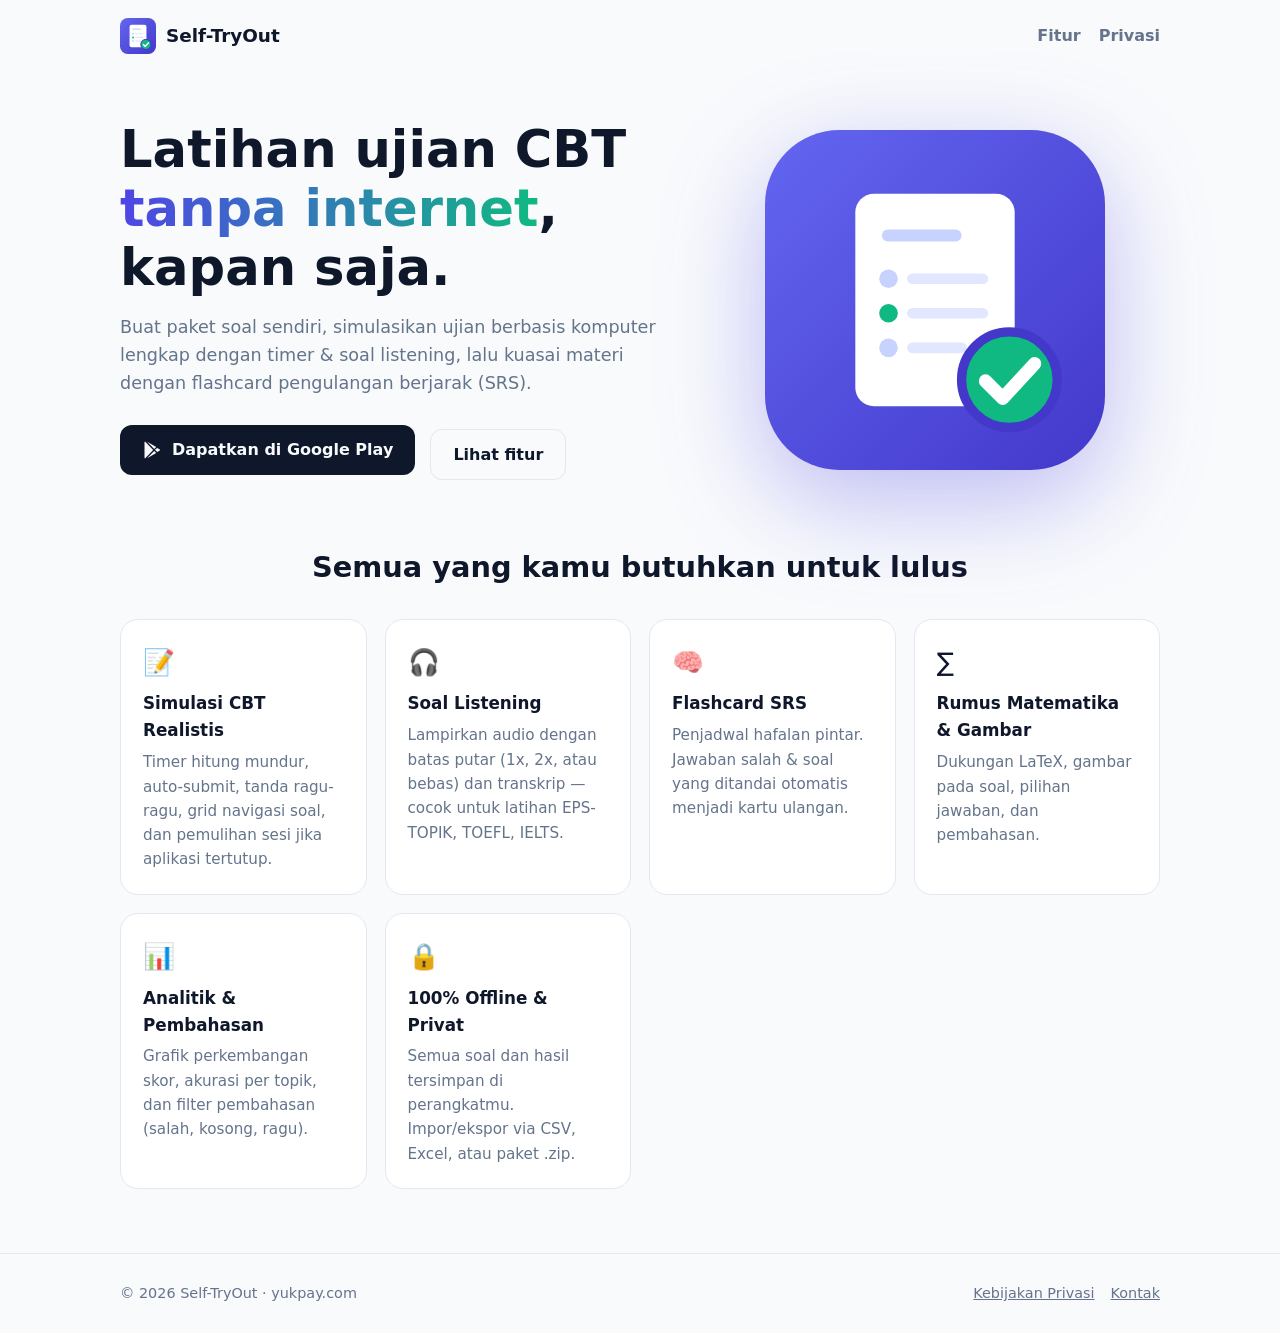
==== site/index.html @ 1395aa54 "updaate" ====
<!doctype html>
<html lang="id">
<head>
<meta charset="utf-8">
<meta name="viewport" content="width=device-width,initial-scale=1">
<title>Self-TryOut — Latihan CBT & Flashcard Offline</title>
<meta name="description" content="Self-TryOut: buat soal sendiri, latihan ujian CBT realistis (termasuk listening), dan hafalan flashcard SRS — 100% offline di Android.">
<meta name="theme-color" content="#4F46E5">
<link rel="icon" href="assets/logo.svg" type="image/svg+xml">
<link rel="icon" href="assets/favicon-32.png" sizes="32x32">
<link rel="apple-touch-icon" href="assets/icon-180.png">
<meta property="og:title" content="Self-TryOut — Latihan CBT & Flashcard Offline">
<meta property="og:description" content="Buat soal, latihan CBT realistis, dan flashcard SRS. 100% offline.">
<meta property="og:image" content="https://selftryout.yukpay.com/assets/feature-graphic.png">
<meta property="og:url" content="https://selftryout.yukpay.com/">
<link rel="stylesheet" href="assets/style.css">
</head>
<body>
<header class="wrap">
  <nav>
    <a class="brand" href="./"><img src="assets/logo.svg" alt="">Self-TryOut</a>
    <div class="links"><a href="#fitur">Fitur</a><a href="privacy.html">Privasi</a></div>
  </nav>
</header>

<main class="wrap">
  <section class="hero">
    <div>
      <h1>Latihan ujian CBT <span>tanpa internet</span>, kapan saja.</h1>
      <p>Buat paket soal sendiri, simulasikan ujian berbasis komputer lengkap dengan timer &amp; soal listening, lalu kuasai materi dengan flashcard pengulangan berjarak (SRS).</p>
      <a class="btn" href="https://play.google.com/store/apps/details?id=com.yukpay.selftryout">
        <svg width="20" height="20" viewBox="0 0 24 24" fill="currentColor" aria-hidden="true"><path d="M3.6 1.8 13.4 12l-9.8 10.2c-.4-.2-.6-.7-.6-1.2V3c0-.5.2-1 .6-1.2zm11 11.4 2.5 2.5-11 6.3 8.5-8.8zm3.6-3.6 2.8 1.6c.8.5.8 1.1 0 1.6l-2.8 1.6-2.7-2.6 2.7-2.2zM6.1 2l11 6.3-2.5 2.5L6.1 2z"/></svg>
        Dapatkan di Google Play
      </a>
      <a class="btn alt" href="#fitur">Lihat fitur</a>
    </div>
    <div class="art"><img src="assets/logo.svg" alt="Logo Self-TryOut"></div>
  </section>

  <h2 class="sec" id="fitur">Semua yang kamu butuhkan untuk lulus</h2>
  <section class="grid">
    <div class="card"><div class="ic">📝</div><h3>Simulasi CBT Realistis</h3><p>Timer hitung mundur, auto-submit, tanda ragu-ragu, grid navigasi soal, dan pemulihan sesi jika aplikasi tertutup.</p></div>
    <div class="card"><div class="ic">🎧</div><h3>Soal Listening</h3><p>Lampirkan audio dengan batas putar (1x, 2x, atau bebas) dan transkrip — cocok untuk latihan EPS-TOPIK, TOEFL, IELTS.</p></div>
    <div class="card"><div class="ic">🧠</div><h3>Flashcard SRS</h3><p>Penjadwal hafalan pintar. Jawaban salah &amp; soal yang ditandai otomatis menjadi kartu ulangan.</p></div>
    <div class="card"><div class="ic">∑</div><h3>Rumus Matematika &amp; Gambar</h3><p>Dukungan LaTeX, gambar pada soal, pilihan jawaban, dan pembahasan.</p></div>
    <div class="card"><div class="ic">📊</div><h3>Analitik &amp; Pembahasan</h3><p>Grafik perkembangan skor, akurasi per topik, dan filter pembahasan (salah, kosong, ragu).</p></div>
    <div class="card"><div class="ic">🔒</div><h3>100% Offline &amp; Privat</h3><p>Semua soal dan hasil tersimpan di perangkatmu. Impor/ekspor via CSV, Excel, atau paket .zip.</p></div>
  </section>
</main>

<footer>
  <div class="wrap">
    <span>© 2026 Self-TryOut · yukpay.com</span>
    <span><a href="privacy.html">Kebijakan Privasi</a><a href="mailto:support@yukpay.com">Kontak</a></span>
  </div>
</footer>
</body>
</html>
---- site/assets/style.css ----
:root{--p:#4F46E5;--p2:#6366F1;--bg:#F8FAFC;--card:#fff;--tx:#0F172A;--mut:#64748B;--bd:#E2E8F0;--ok:#10B981}
@media (prefers-color-scheme:dark){:root{--bg:#0F172A;--card:#1E293B;--tx:#F1F5F9;--mut:#94A3B8;--bd:#334155}}
*{box-sizing:border-box}
body{margin:0;font-family:Inter,system-ui,-apple-system,"Segoe UI",Roboto,sans-serif;background:var(--bg);color:var(--tx);line-height:1.6}
a{color:var(--p2)}
.wrap{max-width:1080px;margin:0 auto;padding:0 20px}
nav{display:flex;align-items:center;justify-content:space-between;padding:18px 0}
.brand{display:flex;align-items:center;gap:10px;font-weight:800;font-size:1.15rem;color:var(--tx);text-decoration:none}
.brand img{width:36px;height:36px}
nav .links a{margin-left:18px;color:var(--mut);text-decoration:none;font-weight:600}
.hero{display:grid;grid-template-columns:1.1fr .9fr;gap:40px;align-items:center;padding:48px 0 64px}
.hero h1{font-size:clamp(2rem,4.5vw,3.2rem);line-height:1.15;margin:0 0 16px}
.hero h1 span{background:linear-gradient(90deg,var(--p),var(--ok));-webkit-background-clip:text;background-clip:text;color:transparent}
.hero p{color:var(--mut);font-size:1.1rem;margin:0 0 28px}
.btn{display:inline-flex;align-items:center;gap:10px;background:var(--tx);color:var(--bg);padding:12px 22px;border-radius:12px;text-decoration:none;font-weight:700}
.btn.alt{background:transparent;color:var(--tx);border:1px solid var(--bd);margin-left:10px}
.hero .art{display:flex;justify-content:center}
.hero .art img{width:min(340px,80%);filter:drop-shadow(0 30px 50px rgba(79,70,229,.35))}
.grid{display:grid;grid-template-columns:repeat(auto-fit,minmax(240px,1fr));gap:18px;padding-bottom:64px}
.card{background:var(--card);border:1px solid var(--bd);border-radius:18px;padding:22px}
.card .ic{font-size:1.6rem}
.card h3{margin:8px 0 6px;font-size:1.05rem}
.card p{margin:0;color:var(--mut);font-size:.95rem}
h2.sec{text-align:center;font-size:1.8rem;margin:0 0 28px}
footer{border-top:1px solid var(--bd);padding:28px 0;color:var(--mut);font-size:.9rem}
footer .wrap{display:flex;justify-content:space-between;flex-wrap:wrap;gap:12px}
footer a{color:var(--mut);margin-left:16px}
.doc{max-width:780px;margin:0 auto;padding:24px 20px 64px}
.doc h1{font-size:2rem;margin-bottom:4px}
.doc h2{margin-top:32px;font-size:1.25rem}
.doc .meta{color:var(--mut)}
.doc table{width:100%;border-collapse:collapse;font-size:.92rem}
.doc th,.doc td{border:1px solid var(--bd);padding:8px 10px;text-align:left;vertical-align:top}
.lang{display:inline-flex;border:1px solid var(--bd);border-radius:10px;overflow:hidden;margin:12px 0}
.lang button{border:0;background:transparent;color:var(--tx);padding:6px 14px;font-weight:700;cursor:pointer}
.lang button.on{background:var(--p);color:#fff}
[data-l]{display:none}[data-l].on{display:block}
@media (max-width:760px){.hero{grid-template-columns:1fr;text-align:center}.hero .art{order:-1}.btn.alt{margin:10px 0 0}nav .links a{margin-left:12px}}
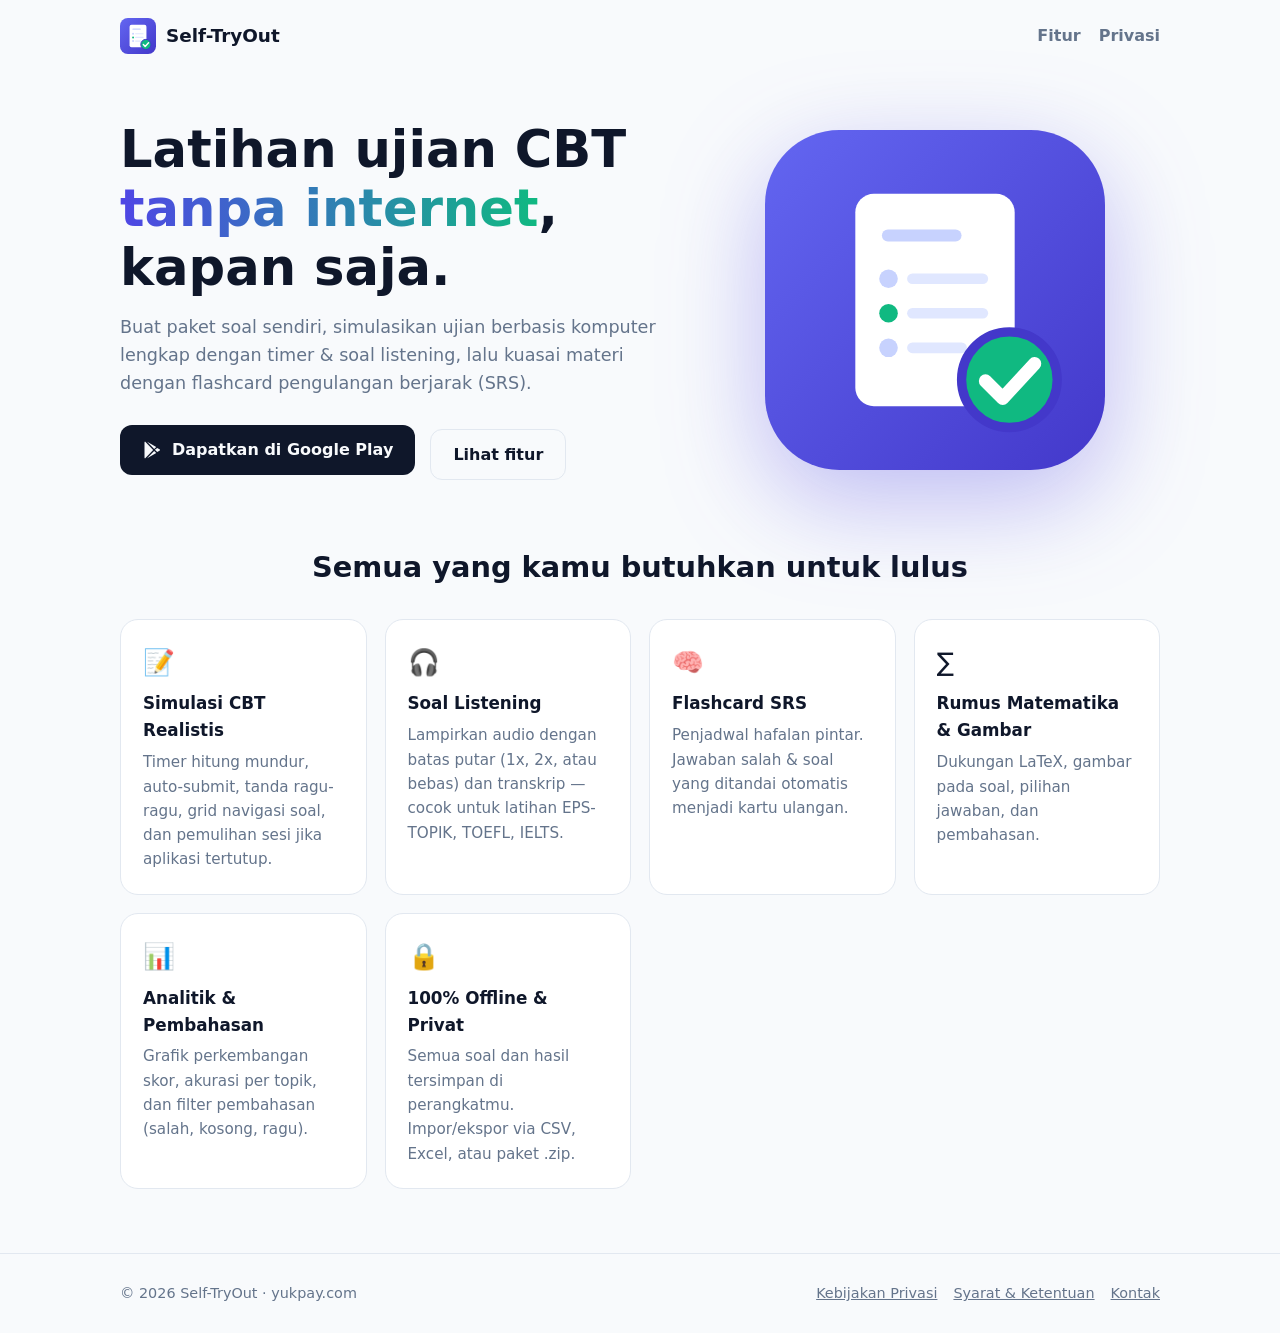
==== commit 96af6109: "Add Terms of Service page and footer links" ====
--- a/site/index.html
+++ b/site/index.html
@@ -51,7 +51,7 @@
 <footer>
   <div class="wrap">
     <span>© 2026 Self-TryOut · yukpay.com</span>
-    <span><a href="privacy.html">Kebijakan Privasi</a><a href="mailto:support@yukpay.com">Kontak</a></span>
+    <span><a href="privacy.html">Kebijakan Privasi</a><a href="terms.html">Syarat &amp; Ketentuan</a><a href="mailto:support@yukpay.com">Kontak</a></span>
   </div>
 </footer>
 </body>
